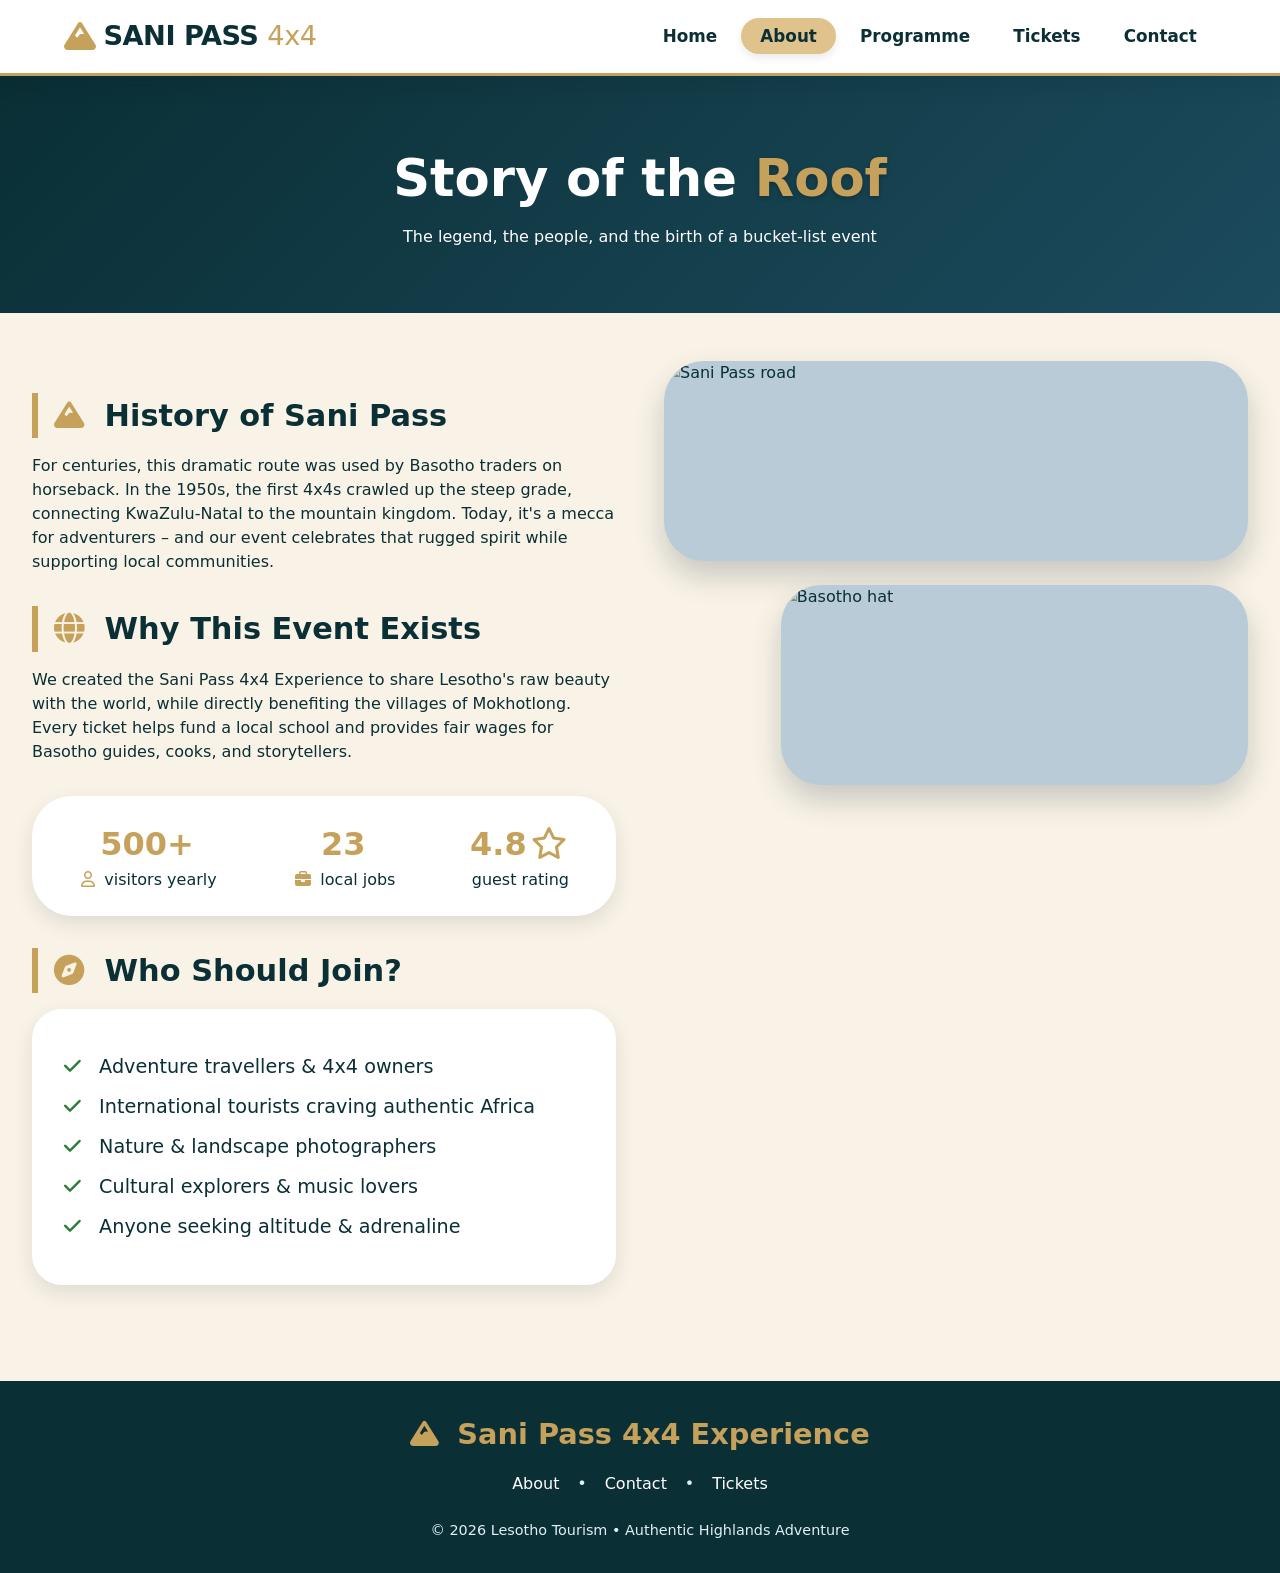
==== about.html @ 03700ce6 "Update and rename About.html to about.html" ====
<!-- ========== about.html ========== -->
<!DOCTYPE html>
<html lang="en">
<head>
    <meta charset="UTF-8">
    <meta name="viewport" content="width=device-width, initial-scale=1.0">
    <title>About | Sani Pass 4x4</title>
    <!-- Font Awesome 6 CDN -->
    <link rel="stylesheet" href="https://cdnjs.cloudflare.com/ajax/libs/font-awesome/6.5.1/css/all.min.css">
    <link rel="stylesheet" href="style.css">
</head>
<body>
    <header>
        <div class="logo">
            <i class="fa-solid fa-mountain logo-icon"></i> 
            <span>SANI PASS <span class="logo-light">4x4</span></span>
        </div>
        <nav>
            <ul>
                <li><a href="index.html">Home</a></li>
                <li><a href="about.html" class="active">About</a></li>
                <li><a href="programme.html">Programme</a></li>
                <li><a href="tickets.html">Tickets</a></li>
                <li><a href="contact.html">Contact</a></li>
            </ul>
        </nav>
    </header>

    <main>
        <section class="page-header">
            <h1>Story of the <span class="text-gold">Roof</span></h1>
            <p>The legend, the people, and the birth of a bucket-list event</p>
        </section>

        <div class="container about-wrapper">
            <div class="about-text-block">
                <h2><i class="fa-solid fa-mountain"></i> History of Sani Pass</h2>
                <p>For centuries, this dramatic route was used by Basotho traders on horseback. In the 1950s, the first 4x4s crawled up the steep grade, connecting KwaZulu-Natal to the mountain kingdom. Today, it's a mecca for adventurers – and our event celebrates that rugged spirit while supporting local communities.</p>
                
                <h2><i class="fa-solid fa-globe"></i> Why This Event Exists</h2>
                <p>We created the Sani Pass 4x4 Experience to share Lesotho's raw beauty with the world, while directly benefiting the villages of Mokhotlong. Every ticket helps fund a local school and provides fair wages for Basotho guides, cooks, and storytellers.</p>

                <div class="impact-stats">
                    <div><span class="stat-number">500+</span> <span><i class="fa-regular fa-user"></i> visitors yearly</span></div>
                    <div><span class="stat-number">23</span> <span><i class="fa-solid fa-briefcase"></i> local jobs</span></div>
                    <div><span class="stat-number">4.8<i class="fa-regular fa-star"></i></span> <span>guest rating</span></div>
                </div>

                <h2><i class="fa-solid fa-compass"></i> Who Should Join?</h2>
                <ul class="check-list">
                    <li><i class="fa-solid fa-check"></i> Adventure travellers & 4x4 owners</li>
                    <li><i class="fa-solid fa-check"></i> International tourists craving authentic Africa</li>
                    <li><i class="fa-solid fa-check"></i> Nature & landscape photographers</li>
                    <li><i class="fa-solid fa-check"></i> Cultural explorers & music lovers</li>
                    <li><i class="fa-solid fa-check"></i> Anyone seeking altitude & adrenaline</li>
                </ul>
            </div>
            <div class="about-image-stack">
                <img src="images/XXX.JPEG" alt="Sani Pass road" class="stack-img">
                <img src="images/ZZZ.JPEG" alt="Basotho hat" class="stack-img stack-small">
            </div>
        </div>
    </main>

    <footer>
        <div class="footer-content">
            <div class="footer-logo"><i class="fa-solid fa-mountain"></i> Sani Pass 4x4 Experience</div>
            <div class="footer-links">
                <a href="about.html">About</a> • <a href="contact.html">Contact</a> • <a href="tickets.html">Tickets</a>
            </div>
            <p class="footer-copy">© 2026 Lesotho Tourism • Authentic Highlands Adventure</p>
        </div>
    </footer>
</body>
</html>
---- style.css ----
/* ========== style.css ========== */
:root {
  --deep-blue: #0a2f35;
  --earth-brown: #5e4b3a;
  --gold: #c6a15b;
  --gold-light: #e0c28d;
  --cream: #f9f3e7;
  --mist: #d9e2e8;
  --white: #ffffff;
  --shadow-sm: 0 8px 20px rgba(0,20,30,0.1);
  --shadow-md: 0 15px 30px rgba(0,25,40,0.2);
  --transition: all 0.3s ease;
}

* {
  margin: 0;
  padding: 0;
  box-sizing: border-box;
}

body {
  font-family: 'Inter', 'Segoe UI', Roboto, system-ui, sans-serif;
  background-color: var(--cream);
  color: var(--deep-blue);
  line-height: 1.5;
}

/* header */
header {
  background: var(--white);
  box-shadow: var(--shadow-sm);
  padding: 1rem 5%;
  display: flex;
  align-items: center;
  justify-content: space-between;
  flex-wrap: wrap;
  position: sticky;
  top: 0;
  z-index: 100;
  border-bottom: 3px solid var(--gold);
}

.logo {
  font-size: 1.7rem;
  font-weight: 700;
  color: var(--deep-blue);
  letter-spacing: -0.5px;
  display: flex;
  align-items: center;
  gap: 8px;
}

.logo-icon {
  font-size: 2rem;
  color: var(--gold);
}

.logo-light {
  font-weight: 400;
  color: var(--gold);
}

nav ul {
  display: flex;
  gap: 0.3rem;
  list-style: none;
  flex-wrap: wrap;
}

nav a {
  text-decoration: none;
  color: var(--deep-blue);
  font-weight: 600;
  padding: 0.5rem 1.2rem;
  border-radius: 40px;
  transition: var(--transition);
  font-size: 1.05rem;
}

nav a:hover, nav a.active {
  background-color: var(--gold-light);
  color: var(--deep-blue);
  box-shadow: 0 4px 8px #00000015;
}

/* hero */
.hero {
  min-height: 85vh;
  background-size: cover;
  background-position: center 30%;
  display: flex;
  align-items: center;
  justify-content: center;
  text-align: center;
  color: white;
}

.hero-content {
  max-width: 1000px;
  padding: 2.5rem;
  background: rgba(10, 40, 53, 0.048);
  backdrop-filter: blur(6px);
  border-radius: 40px;
  box-shadow: 0 30px 50px rgba(0,0,0,0.4);
  border: 1px solid var(--gold);
  animation: floatIn 1s ease;
}

@keyframes floatIn {
  0% { opacity: 0; transform: translateY(30px); }
  100% { opacity: 1; transform: translateY(0); }
}

.hero-badge {
  background: var(--gold);
  color: var(--deep-blue);
  padding: 0.3rem 1.5rem;
  border-radius: 40px;
  font-weight: 700;
  font-size: 0.9rem;
  letter-spacing: 1px;
  display: inline-block;
  margin-bottom: 1rem;
}

.hero-badge i {
  margin-right: 6px;
  color: var(--deep-blue);
}

.hero h1 {
  font-size: clamp(2.5rem, 8vw, 5rem);
  font-weight: 800;
  text-shadow: 2px 2px 5px black;
  line-height: 1.1;
}

.text-gold {
  color: var(--gold);
  text-shadow: 0 2px 5px #00000040;
}

.hero-stats {
  display: flex;
  gap: 2rem;
  justify-content: center;
  margin: 1.8rem 0;
  flex-wrap: wrap;
  font-size: 1.2rem;
}

.stat-icon { 
  margin-right: 0.5rem; 
  color: var(--gold);
}

.hero-buttons {
  display: flex;
  gap: 1rem;
  justify-content: center;
  flex-wrap: wrap;
}

.btn {
  display: inline-block;
  padding: 0.9rem 2.5rem;
  border-radius: 60px;
  font-weight: 700;
  text-decoration: none;
  transition: var(--transition);
  border: 2px solid transparent;
  font-size: 1.1rem;
  cursor: pointer;
}

.btn i {
  margin-right: 8px;
}

.btn-primary {
  background: var(--gold);
  color: var(--deep-blue);
  box-shadow: 0 8px 18px #00000030;
}

.btn-primary:hover {
  background: #dbb168;
  transform: scale(1.05) translateY(-2px);
  box-shadow: 0 15px 25px black;
}

.btn-outline {
  background: transparent;
  color: white;
  border: 2px solid var(--gold);
}

.btn-outline:hover {
  background: var(--gold);
  color: var(--deep-blue);
  transform: translateY(-2px);
}

.btn-small {
  padding: 0.5rem 1.8rem;
  font-size: 1rem;
}

.btn-block {
  width: 100%;
}

/* containers */
.container {
  max-width: 1300px;
  margin: 0 auto;
  padding: 3rem 2rem;
}

.section-header {
  text-align: center;
  margin-bottom: 2rem;
}

.section-subtitle {
  color: var(--earth-brown);
  text-transform: uppercase;
  letter-spacing: 4px;
  font-weight: 600;
  font-size: 0.9rem;
}

h2 {
  font-size: 2.5rem;
  margin: 0.5rem 0 1rem;
  color: var(--deep-blue);
}

.lead {
  font-size: 1.25rem;
  color: #2d4b5a;
  max-width: 800px;
  margin: 0 auto;
}

/* features */
.features-grid {
  display: grid;
  grid-template-columns: repeat(auto-fit, minmax(220px, 1fr));
  gap: 2rem;
  margin-top: 2rem;
}

.feature-card {
  background: var(--white);
  padding: 2rem 1.5rem;
  border-radius: 30px;
  text-align: center;
  box-shadow: var(--shadow-sm);
  transition: var(--transition);
  border-bottom: 4px solid transparent;
}

.feature-card:hover {
  transform: translateY(-8px);
  border-bottom-color: var(--gold);
  box-shadow: var(--shadow-md);
}

/* Icon styling - applies to all icons wrapped in .icon */
.icon i {
  font-size: 3.5rem;
  color: var(--gold);
  margin-bottom: 1rem;
  transition: var(--transition);
}

.feature-card:hover .icon i,
.pricing-card:hover .icon i,
.detail-item:hover .icon i {
  transform: scale(1.15);
  color: #1b5e20;  /* deep green accent on hover */
}

/* gallery */
.gallery-grid {
  display: grid;
  grid-template-columns: repeat(auto-fit, minmax(280px, 1fr));
  gap: 1.5rem;
  margin: 2rem 0;
}

.gallery-item {
  position: relative;
  border-radius: 30px;
  overflow: hidden;
  aspect-ratio: 4/3;
  box-shadow: var(--shadow-sm);
}

.gallery-item img {
  width: 100%;
  height: 100%;
  object-fit: cover;
  transition: transform 0.5s;
  background-color: #d0dce4; /* placeholder bg */
  min-height: 200px;
}

.gallery-item:hover img {
  transform: scale(1.05);
}

.overlay {
  position: absolute;
  bottom: 0;
  left: 0;
  right: 0;
  background: linear-gradient(transparent, var(--deep-blue));
  color: white;
  padding: 1.5rem 1rem 0.8rem;
  font-weight: 600;
  font-size: 1.2rem;
  opacity: 0.9;
}

.overlay i {
  margin-right: 8px;
  color: var(--gold);
}

/* about page */
.page-header {
  background: linear-gradient(135deg, var(--deep-blue) 0%, #1c4b5e 100%);
  color: white;
  text-align: center;
  padding: 4rem 2rem;
}

.page-header h1 {
  font-size: 3.2rem;
  margin-bottom: 0.5rem;
}

.about-wrapper {
  display: grid;
  grid-template-columns: 1fr 1fr;
  gap: 3rem;
  align-items: start;
}

.about-text-block h2 {
  margin-top: 2rem;
  font-size: 1.9rem;
  border-left: 6px solid var(--gold);
  padding-left: 1rem;
}

.about-text-block h2 i {
  color: var(--gold);
  margin-right: 10px;
}

.impact-stats {
  display: flex;
  gap: 2rem;
  margin: 2rem 0;
  justify-content: space-around;
  background: white;
  padding: 1.5rem;
  border-radius: 40px;
  box-shadow: var(--shadow-sm);
}

.impact-stats div {
  text-align: center;
}

.stat-number {
  font-size: 2rem;
  font-weight: 800;
  color: var(--gold);
  display: block;
}

.impact-stats i {
  color: var(--gold);
  margin: 0 4px;
}

.check-list {
  list-style: none;
  background: white;
  padding: 2rem;
  border-radius: 30px;
  box-shadow: var(--shadow-sm);
}

.check-list li {
  margin: 0.7rem 0;
  font-size: 1.2rem;
}

.check-list i {
  color: #2e7d32;
  margin-right: 12px;
  font-size: 1.2rem;
}

.about-image-stack {
  display: flex;
  flex-direction: column;
  gap: 1.5rem;
}

.stack-img {
  width: 100%;
  border-radius: 40px;
  box-shadow: var(--shadow-md);
  background-color: #b8cbd7;
  min-height: 200px;
}

.stack-small {
  width: 80%;
  align-self: flex-end;
}

/* programme table */
.table-container {
  overflow-x: auto;
  margin: 2rem 0;
}

.programme-table {
  width: 100%;
  border-collapse: collapse;
  background: white;
  border-radius: 30px;
  overflow: hidden;
  box-shadow: var(--shadow-md);
}

.programme-table th {
  background: var(--deep-blue);
  color: white;
  font-weight: 600;
  padding: 1.2rem 1rem;
  font-size: 1.1rem;
}

.programme-table th i {
  margin-right: 8px;
  color: var(--gold);
}

.programme-table td {
  padding: 1rem;
  border-bottom: 1px solid #d0e0e8;
}

.programme-table tr:last-child td {
  border-bottom: none;
}

.programme-table tr:hover td {
  background: #ecf6fa;
}

.extra-days {
  display: grid;
  grid-template-columns: 1fr 1fr;
  gap: 1.5rem;
  margin: 2rem 0;
}

.day-card {
  background: white;
  padding: 1.5rem;
  border-radius: 30px;
  box-shadow: var(--shadow-sm);
}

.day-card i {
  color: var(--gold);
  margin-right: 8px;
}

/* tickets & pricing */
.pricing-row {
  display: grid;
  grid-template-columns: repeat(auto-fit, minmax(260px, 1fr));
  gap: 2rem;
  margin: 3rem 0;
}

.pricing-card {
  background: white;
  border-radius: 40px;
  padding: 2rem 1.5rem;
  box-shadow: var(--shadow-sm);
  text-align: center;
  transition: var(--transition);
  position: relative;
  border: 1px solid #d9e4ec;
}

.pricing-card.featured {
  border: 3px solid var(--gold);
  transform: scale(1.02);
  background: #fffcf2;
}

.pricing-card:hover {
  transform: translateY(-10px);
  box-shadow: var(--shadow-md);
}

.pricing-card.featured:hover {
  transform: scale(1.03) translateY(-8px);
}

.badge {
  position: absolute;
  top: -12px;
  left: 50%;
  transform: translateX(-50%);
  background: var(--gold);
  color: var(--deep-blue);
  font-weight: 700;
  padding: 0.2rem 1.5rem;
  border-radius: 40px;
  font-size: 0.9rem;
  white-space: nowrap;
}

.badge i {
  margin-right: 5px;
}

.price {
  font-size: 3rem;
  font-weight: 800;
  color: var(--deep-blue);
  margin: 1rem 0;
}

.pricing-card ul {
  list-style: none;
  margin: 1.5rem 0;
  padding: 0;
  text-align: left;
}

.pricing-card li {
  padding: 0.4rem 0;
  border-bottom: 1px solid #e5f0f5;
}

.pricing-card li i {
  color: #2e7d32;
  margin-right: 8px;
}

.form-wrapper {
  background: white;
  border-radius: 40px;
  padding: 2.5rem;
  box-shadow: var(--shadow-md);
  max-width: 900px;
  margin: 3rem auto;
}

.form-wrapper h2 i {
  color: var(--gold);
  margin-right: 10px;
}

.form-row {
  display: grid;
  grid-template-columns: 1fr 1fr;
  gap: 1.5rem;
  margin-bottom: 1.5rem;
}

.form-wrapper label {
  display: block;
  font-weight: 600;
  color: var(--deep-blue);
}

.form-wrapper label i {
  color: var(--gold);
  margin-right: 8px;
  font-size: 1rem;
}

.form-wrapper input, .form-wrapper select {
  width: 100%;
  padding: 0.9rem 1rem;
  margin-top: 0.3rem;
  border: 1px solid #b8d0dc;
  border-radius: 40px;
  font-size: 1rem;
  transition: 0.2s;
}

.form-wrapper input:focus, .form-wrapper select:focus {
  border-color: var(--gold);
  outline: none;
  box-shadow: 0 0 0 3px #e0c28d80;
}

.form-check {
  display: flex;
  align-items: center;
  gap: 0.8rem;
  margin: 1.5rem 0;
}

.form-check input {
  width: 20px;
  height: 20px;
}

.form-check i {
  color: var(--gold);
  margin-right: 5px;
}

.form-note {
  text-align: center;
  color: #5f7b8c;
  margin-top: 1rem;
  font-style: italic;
}

/* contact */
.contact-grid {
  display: grid;
  grid-template-columns: 1fr 1.2fr;
  gap: 2.5rem;
  margin: 2rem 0;
}

.contact-details {
  background: white;
  border-radius: 40px;
  padding: 2.5rem;
  box-shadow: var(--shadow-sm);
}

.detail-item {
  font-size: 1.1rem;
  margin: 1.8rem 0;
  display: flex;
  align-items: flex-start;
  gap: 1rem;
  border-bottom: 1px solid #ecf3f8;
  padding-bottom: 1rem;
}

.detail-item:last-of-type {
  border-bottom: none;
}

.detail-item .icon i {
  font-size: 2rem;
  color: var(--gold);
  min-width: 2.5rem;
}

.detail-item strong {
  color: var(--deep-blue);
  font-size: 1.1rem;
}

.social-row {
  display: flex;
  gap: 1rem;
  flex-wrap: wrap;
  margin: 2rem 0;
}

.social-icon {
  background: var(--deep-blue);
  color: white;
  padding: 0.7rem 1.5rem;
  border-radius: 60px;
  text-decoration: none;
  font-weight: 600;
  transition: var(--transition);
  border: 1px solid transparent;
}

.social-icon i {
  margin-right: 8px;
  color: var(--gold);
}

.social-icon:hover {
  background: var(--gold);
  color: var(--deep-blue);
  transform: translateY(-3px);
}

.social-icon:hover i {
  color: var(--deep-blue);
}

.support-box {
  background: #e9f2f7;
  padding: 1.5rem;
  border-radius: 30px;
  display: flex;
  align-items: center;
  gap: 1rem;
  margin-top: 2rem;
}

.support-box .icon i {
  font-size: 2rem;
  color: var(--gold);
}

.map-container iframe {
  width: 100%;
  height: 380px;
  border-radius: 40px;
  border: 0;
  box-shadow: var(--shadow-md);
}

/* footer */
footer {
  background: var(--deep-blue);
  color: #e0f0f5;
  padding: 2rem 1rem;
  margin-top: 3rem;
}

.footer-content {
  max-width: 1300px;
  margin: 0 auto;
  text-align: center;
}

.footer-logo {
  font-size: 1.8rem;
  font-weight: 700;
  color: var(--gold);
  margin-bottom: 1rem;
}

.footer-logo i {
  margin-right: 8px;
}

.footer-links a {
  color: white;
  text-decoration: none;
  margin: 0 0.8rem;
}

.footer-links a:hover {
  text-decoration: underline;
  color: var(--gold-light);
}

.footer-copy {
  margin-top: 1.5rem;
  font-size: 0.9rem;
}

/* responsive */
@media (max-width: 750px) {
  header { flex-direction: column; }
  nav ul { justify-content: center; }
  .hero { min-height: 70vh; }
  .about-wrapper, .contact-grid, .form-row { grid-template-columns: 1fr; }
  .extra-days { grid-template-columns: 1fr; }
  .impact-stats { flex-direction: column; }
}
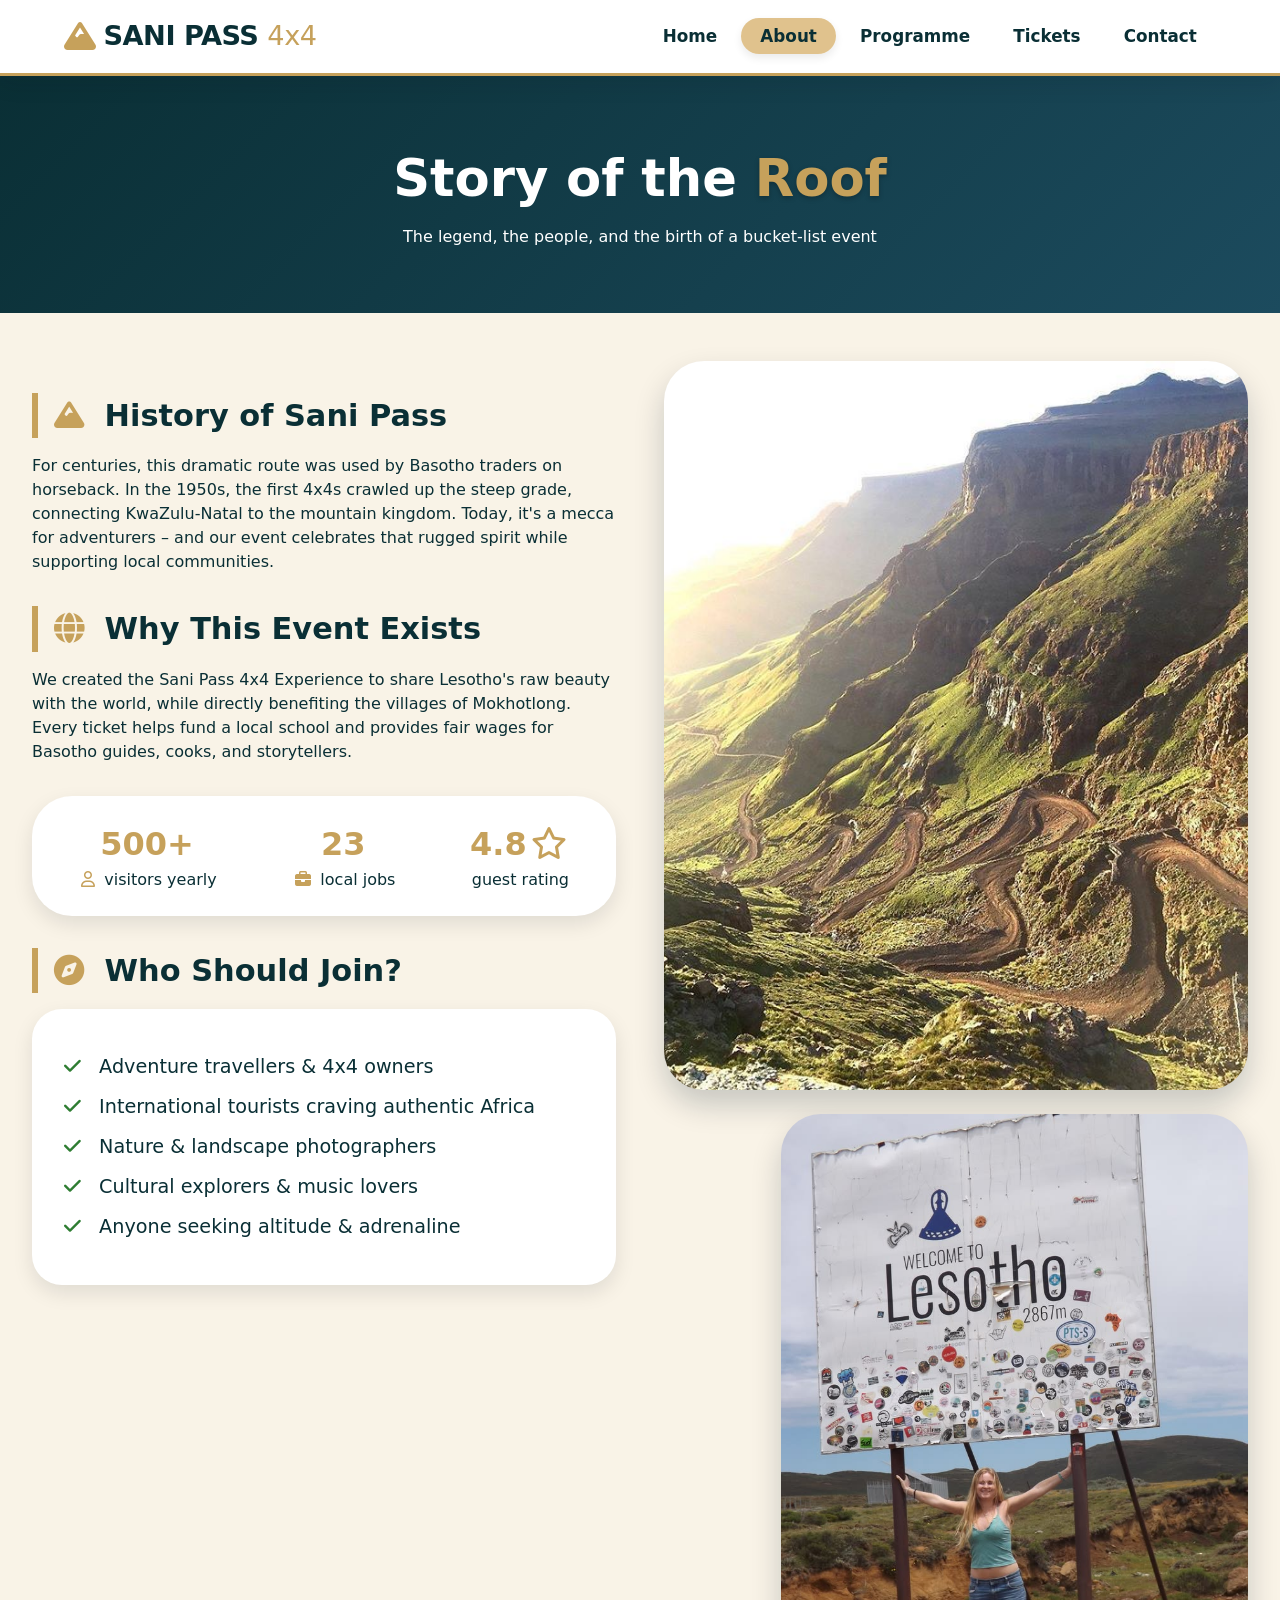
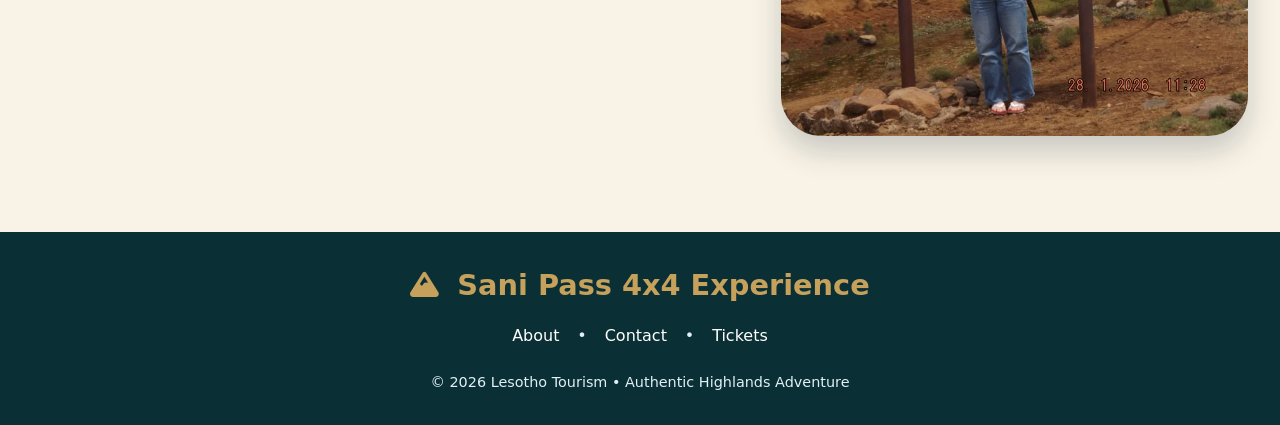
==== commit 5c28fc03: "Add files via upload" ====
--- a/about.html
+++ b/about.html
@@ -56,8 +56,8 @@
                 </ul>
             </div>
             <div class="about-image-stack">
-                <img src="images/XXX.JPEG" alt="Sani Pass road" class="stack-img">
-                <img src="images/ZZZ.JPEG" alt="Basotho hat" class="stack-img stack-small">
+                <img src="images/XXX.jpeg" alt="Sani Pass road" class="stack-img">
+                <img src="images/ZZZ.jpeg" alt="Basotho hat" class="stack-img stack-small">
             </div>
         </div>
     </main>
@@ -72,4 +72,4 @@
         </div>
     </footer>
 </body>
-</html>
+</html>
